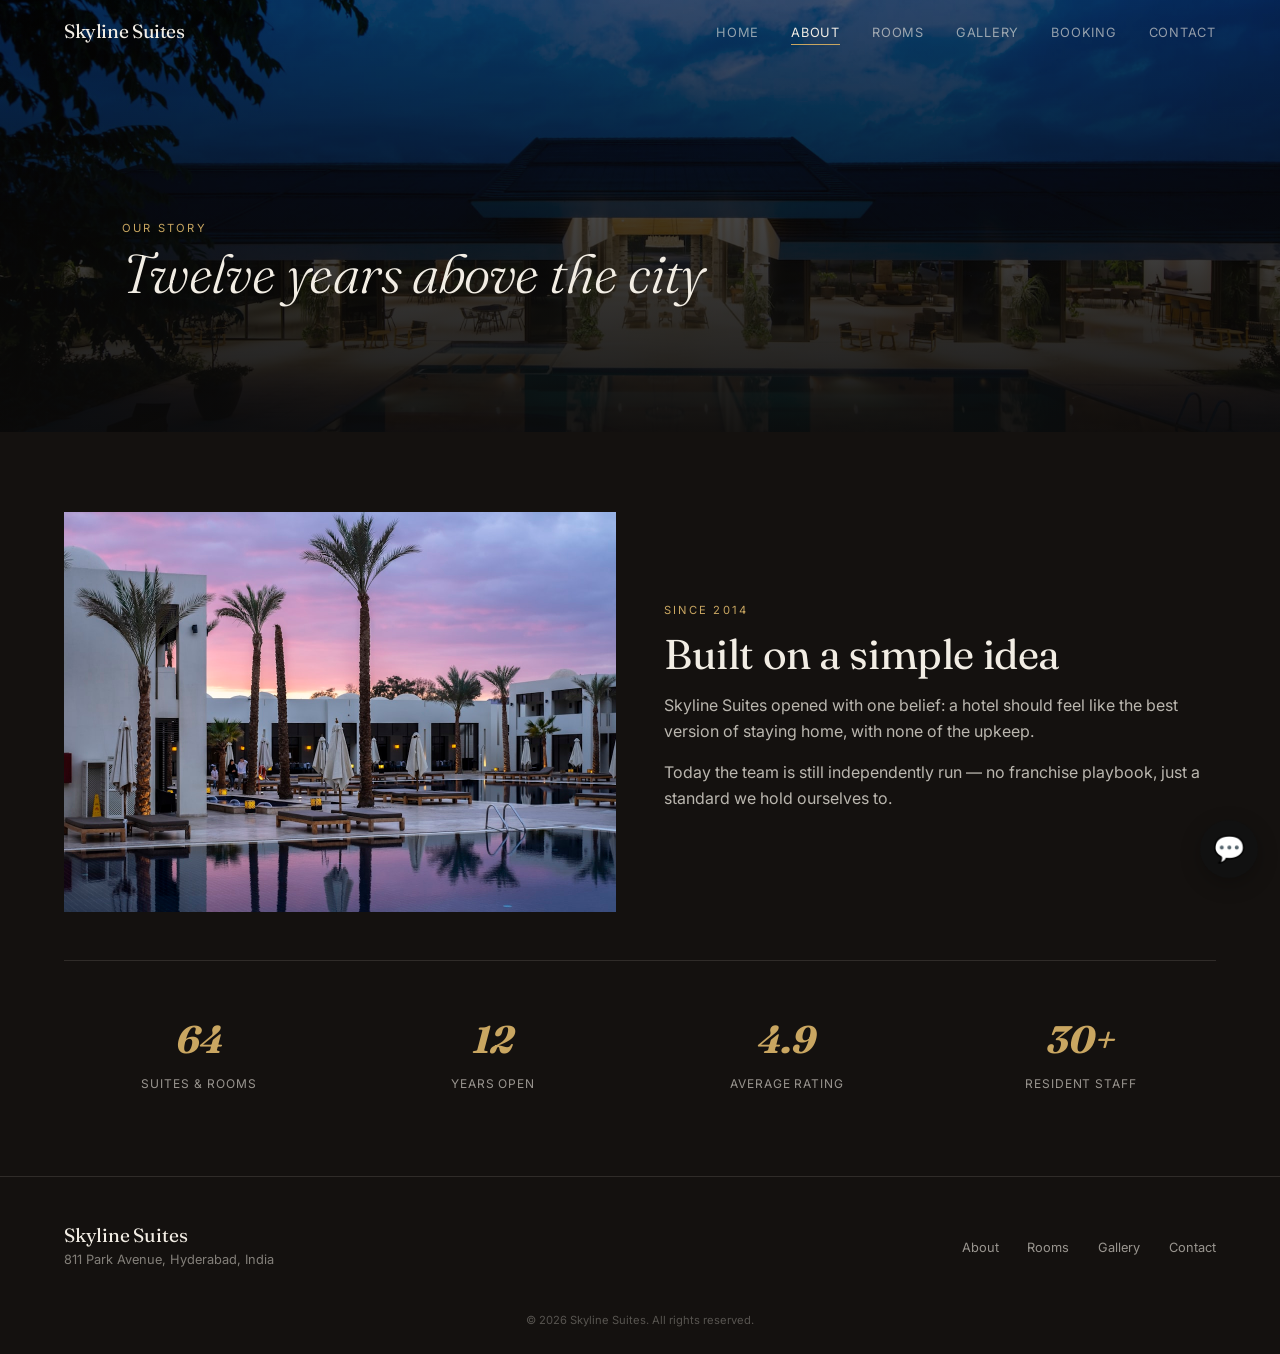
==== about.html @ 2bc97205 "Initial commit" ====
<!DOCTYPE html>
<html lang="en">
<head>
<meta charset="utf-8"/>
<meta content="width=device-width, initial-scale=1.0" name="viewport"/>
<title>About Skyline Suites Luxury Hotel</title>
<link href="style.css" rel="stylesheet"/>
<meta content="Learn about Skyline Suites, our history, luxury hospitality, experienced staff, and commitment to providing memorable stays." name="description"/><meta content="hotel,luxury hotel,skyline suites,rooms,booking" name="keywords"/><meta content="Skyline Suites" name="author"/><meta content="index,follow" name="robots"/><link href="https://yourdomain.com/about.html" rel="canonical"/><link href="images/favicon.png" rel="icon"/><meta content="#111111" name="theme-color"/><meta content="About Skyline Suites Luxury Hotel" property="og:title"/><meta content="Learn about Skyline Suites, our history, luxury hospitality, experienced staff, and commitment to providing memorable stays." property="og:description"/><meta content="website" property="og:type"/><meta content="images/hero-exterior.jpg" property="og:image"/><meta content="summary_large_image" name="twitter:card"/><script type="application/ld+json">{"@context":"https://schema.org","@type":"Hotel","name":"Skyline Suites","url":"https://yourdomain.com"}</script></head>
<body>
<nav>
<h2>Skyline Suites</h2>
<button aria-label="Toggle menu" class="nav-toggle">
<span></span><span></span><span></span>
</button>
<ul>
<li><a href="index.html">Home</a></li>
<li><a class="active" href="about.html">About</a></li>
<li><a href="rooms.html">Rooms</a></li>
<li><a href="gallery.html">Gallery</a></li>
<li><a href="booking.html">Booking</a></li>
<li><a href="contact.html">Contact</a></li>
</ul>
</nav>
<section class="page-hero">
<img alt="Skyline Suites - Hotel lobby" src="images/lobby.jpg"/>
<div class="hero-text">
<span class="eyebrow">Our Story</span>
<h1>Twelve years above the city</h1>
</div>
</section>
<section>
<div class="about-grid">
<img alt="Skyline Suites - Hotel architecture detail" loading="lazy" src="images/architecture.jpg"/>
<div>
<span class="eyebrow">Since 2014</span>
<h2>Built on a simple idea</h2>
<p>Skyline Suites opened with one belief: a hotel should feel like the best version of staying home, with none of the upkeep.</p>
<p>Today the team is still independently run — no franchise playbook, just a standard we hold ourselves to.</p>
</div>
</div>
<div class="stats">
<div class="stat"><strong>64</strong><span>Suites &amp; Rooms</span></div>
<div class="stat"><strong>12</strong><span>Years Open</span></div>
<div class="stat"><strong>4.9</strong><span>Average Rating</span></div>
<div class="stat"><strong>30+</strong><span>Resident Staff</span></div>
</div>
</section>
<footer>
<div class="foot-brand">
<h2>Skyline Suites</h2>
<span>811 Park Avenue, Hyderabad, India</span>
</div>
<div class="foot-links">
<a href="about.html">About</a>
<a href="rooms.html">Rooms</a>
<a href="gallery.html">Gallery</a>
<a href="contact.html">Contact</a>
</div>
<div class="copyright">© 2026 Skyline Suites. All rights reserved.</div>
</footer>
<script src="script.js"></script>
<script src="chatbot.js"></script>
</body>
</html>
---- style.css ----
@import url('https://fonts.googleapis.com/css2?family=Fraunces:ital,opsz,wght@0,9..144,300;0,9..144,400;0,9..144,500;1,9..144,400&family=Inter:wght@300;400;500;600&display=swap');

:root {
  --charcoal: #14110F;
  --warm-black: #0B0A09;
  --ivory: #F2EDE4;
  --gold: #C9A661;
  --line: rgba(242, 237, 228, 0.12);
  --display: 'Fraunces', serif;
  --body: 'Inter', sans-serif;
  --ease: cubic-bezier(0.2, 0.8, 0.3, 1);
}

* { margin: 0; padding: 0; box-sizing: border-box; }
html { scroll-behavior: smooth; }
body {
  background: var(--charcoal);
  color: var(--ivory);
  font-family: var(--body);
  line-height: 1.6;
  overflow-x: hidden;
}
a { color: inherit; text-decoration: none; }
img { display: block; max-width: 100%; }
ul { list-style: none; }
h1, h2, h3 {
  font-family: var(--display);
  font-weight: 400;
  line-height: 1.1;
  letter-spacing: -0.01em;
}

.eyebrow {
  font-size: 0.7rem;
  letter-spacing: 0.2em;
  text-transform: uppercase;
  color: var(--gold);
}

/* ----- navigation ----- */
nav {
  position: fixed;
  top: 0; left: 0; right: 0;
  z-index: 100;
  display: flex;
  align-items: center;
  justify-content: space-between;
  padding: 1.2rem 5%;
  background: transparent;
  transition: background 0.4s var(--ease), backdrop-filter 0.4s;
}
nav.scrolled {
  background: rgba(11, 10, 9, 0.7);
  backdrop-filter: blur(12px);
  border-bottom: 1px solid var(--line);
}
nav h2 {
  font-size: 1.2rem;
  font-weight: 400;
  letter-spacing: -0.02em;
}
nav ul {
  display: flex;
  gap: 2rem;
}
nav ul li a {
  font-size: 0.8rem;
  text-transform: uppercase;
  letter-spacing: 0.06em;
  opacity: 0.6;
  padding-bottom: 4px;
  border-bottom: 1px solid transparent;
  transition: opacity 0.3s, border-color 0.3s;
}
nav ul li a:hover,
nav ul li a.active {
  opacity: 1;
  border-bottom-color: var(--gold);
}
.nav-toggle {
  display: none;
  flex-direction: column;
  gap: 5px;
  background: none;
  border: 0;
  cursor: pointer;
}
.nav-toggle span {
  width: 24px;
  height: 1.5px;
  background: var(--ivory);
}

/* ----- buttons ----- */
.btn {
  display: inline-block;
  border: 1px solid var(--gold);
  color: var(--ivory);
  background: transparent;
  padding: 0.8rem 2rem;
  font-size: 0.65rem;
  text-transform: uppercase;
  letter-spacing: 0.08em;
  cursor: pointer;
  transition: background 0.3s, color 0.3s;
}
.btn:hover {
  background: var(--gold);
  color: var(--warm-black);
}
.btn.solid {
  background: var(--gold);
  color: var(--warm-black);
  border-color: var(--gold);
}
.btn.solid:hover {
  background: var(--ivory);
  border-color: var(--ivory);
}

/* ----- home hero ----- */
.home-hero {
  position: relative;
  height: 100vh;
  min-height: 500px;
  display: flex;
  align-items: flex-end;
  overflow: hidden;
}
.home-hero img {
  position: absolute;
  inset: 0;
  width: 100%;
  height: 100%;
  object-fit: cover;
  filter: brightness(0.6) saturate(0.9);
}
.home-hero::after {
  content: '';
  position: absolute;
  inset: 0;
  background: linear-gradient(0deg, rgba(11,10,9,0.9) 20%, rgba(11,10,9,0.2) 80%);
}
.home-hero .hero-text {
  position: relative;
  z-index: 2;
  padding: 0 5% 6rem;
  max-width: 800px;
}
.home-hero h1 {
  font-size: clamp(2.4rem, 8vw, 4.8rem);
  font-style: italic;
  font-weight: 300;
  margin: 0.4rem 0 1rem;
}
.home-hero p {
  font-size: 0.9rem;
  letter-spacing: 0.12em;
  text-transform: uppercase;
  opacity: 0.7;
  margin-bottom: 2rem;
}
.scroll-cue {
  position: absolute;
  right: 5%;
  bottom: 2.4rem;
  z-index: 2;
  display: flex;
  align-items: center;
  gap: 0.8rem;
  font-size: 0.65rem;
  letter-spacing: 0.2em;
  text-transform: uppercase;
  opacity: 0.5;
}
.scroll-cue .line {
  width: 1px;
  height: 32px;
  background: var(--gold);
}

/* ----- page hero (inner) ----- */
.page-hero {
  position: relative;
  height: 48vh;
  min-height: 280px;
  display: flex;
  align-items: flex-end;
  overflow: hidden;
}
.page-hero img {
  position: absolute;
  inset: 0;
  width: 100%;
  height: 100%;
  object-fit: cover;
  filter: brightness(0.55) saturate(0.9);
}
.page-hero::after {
  content: '';
  position: absolute;
  inset: 0;
  background: linear-gradient(0deg, rgba(11,10,9,0.9), rgba(11,10,9,0.2));
}
.page-hero .hero-text {
  position: relative;
  z-index: 2;
  padding: 0 5% 3rem;
  max-width: 700px;
}
.page-hero h1 {
  font-size: clamp(2.2rem, 5vw, 3.4rem);
  font-style: italic;
  font-weight: 300;
  margin-top: 0.3rem;
}

/* ----- sections ----- */
section {
  padding: 5rem 5%;
}

/* ----- features ----- */
.features {
  display: grid;
  grid-template-columns: repeat(3, 1fr);
  gap: 1px;
  background: var(--line);
  border-top: 1px solid var(--line);
  border-bottom: 1px solid var(--line);
}
.card {
  background: var(--charcoal);
  padding: 2.8rem 2rem;
  transition: background 0.3s;
}
.card:hover { background: #1b1713; }
.card .num {
  font-family: var(--display);
  font-style: italic;
  color: var(--gold);
  font-size: 1.2rem;
}
.card h3 {
  font-size: 1.3rem;
  margin: 0.8rem 0 0.4rem;
}
.card p {
  color: rgba(242, 237, 228, 0.7);
  font-size: 0.9rem;
}

/* ----- about grid ----- */
.about-grid {
  display: grid;
  grid-template-columns: 1fr 1fr;
  gap: 3rem;
  align-items: center;
}
.about-grid img {
  width: 100%;
  height: 400px;
  object-fit: cover;
}
.about-grid h2 {
  font-size: clamp(1.8rem, 3.5vw, 2.6rem);
  margin: 0.6rem 0 1rem;
}
.about-grid p {
  color: rgba(242, 237, 228, 0.75);
  margin-bottom: 1rem;
}

/* ----- stats ----- */
.stats {
  display: grid;
  grid-template-columns: repeat(4, 1fr);
  gap: 1.5rem;
  text-align: center;
  margin-top: 3rem;
  padding-top: 3rem;
  border-top: 1px solid var(--line);
}
.stats strong {
  display: block;
  font-family: var(--display);
  font-style: italic;
  font-size: 2.4rem;
  color: var(--gold);
}
.stats span {
  font-size: 0.75rem;
  text-transform: uppercase;
  letter-spacing: 0.08em;
  color: rgba(242, 237, 228, 0.6);
}

/* ----- rooms grid ----- */
.rooms-grid {
  display: grid;
  grid-template-columns: repeat(2, 1fr);
  gap: 1.5rem;
}
.room-card {
  position: relative;
  overflow: hidden;
  height: 380px;
}
.room-card img {
  width: 100%;
  height: 100%;
  object-fit: cover;
  transition: transform 0.6s var(--ease), filter 0.6s;
}
.room-card:hover img {
  transform: scale(1.04);
  filter: brightness(0.6);
}
.room-card .room-info {
  position: absolute;
  bottom: 0;
  left: 0;
  right: 0;
  padding: 1.8rem;
  background: linear-gradient(0deg, rgba(11,10,9,0.95), transparent);
}
.room-card h3 {
  font-size: 1.4rem;
}
.room-card .price {
  margin-top: 0.4rem;
  font-size: 0.85rem;
  color: rgba(242, 237, 228, 0.7);
}
.room-card .price strong {
  color: var(--gold);
  font-family: var(--display);
  font-style: italic;
}

/* ----- gallery ----- */
.gallery-grid {
  display: grid;
  grid-template-columns: repeat(4, 1fr);
  grid-auto-rows: 200px;
  gap: 10px;
}
.gallery-grid .g-item:nth-child(3n+1) {
  grid-row: span 2;
}
.gallery-grid img {
  width: 100%;
  height: 100%;
  object-fit: cover;
  transition: transform 0.5s var(--ease);
}
.gallery-grid .g-item:hover img {
  transform: scale(1.06);
}

/* ----- booking ----- */
.booking-wrap {
  display: grid;
  grid-template-columns: 1.2fr 0.8fr;
  gap: 3rem;
  align-items: start;
}
form {
  display: flex;
  flex-direction: column;
  gap: 1.2rem;
}
.form-row {
  display: grid;
  grid-template-columns: 1fr 1fr;
  gap: 1.2rem;
}
label {
  display: block;
  font-size: 0.7rem;
  letter-spacing: 0.1em;
  text-transform: uppercase;
  color: var(--gold);
  margin-bottom: 0.4rem;
}
input, select, textarea {
  width: 100%;
  background: transparent;
  border: none;
  border-bottom: 1px solid var(--line);
  color: var(--ivory);
  font-family: inherit;
  font-size: 0.95rem;
  padding: 0.5rem 0;
  transition: border-color 0.3s;
}
input:focus, select:focus, textarea:focus {
  outline: none;
  border-bottom-color: var(--gold);
}
select option { background: var(--charcoal); }
textarea { resize: vertical; min-height: 80px; }
.confirm-msg {
  margin-top: 0.8rem;
  font-size: 0.85rem;
  color: var(--gold);
  opacity: 0;
  transition: opacity 0.3s;
}
.confirm-msg.show { opacity: 1; }

.booking-aside {
  border: 1px solid var(--line);
  padding: 2rem;
}
.booking-aside img {
  width: 100%;
  height: 200px;
  object-fit: cover;
  margin-bottom: 1.2rem;
}
.booking-aside ul {
  display: flex;
  flex-direction: column;
  gap: 0.6rem;
  margin-top: 1rem;
}
.booking-aside li {
  display: flex;
  justify-content: space-between;
  font-size: 0.85rem;
  border-bottom: 1px dashed var(--line);
  padding-bottom: 0.5rem;
  color: rgba(242, 237, 228, 0.8);
}

/* ----- contact ----- */
.contact-grid {
  display: grid;
  grid-template-columns: 0.9fr 1.1fr;
  gap: 3rem;
}
.contact-info .item {
  margin-bottom: 1.8rem;
}
.contact-info .item p {
  color: rgba(242, 237, 228, 0.8);
  font-size: 0.95rem;
  margin-top: 0.2rem;
}
.map-box {
  min-height: 280px;
  border: 1px solid var(--line);
  background: #1b1713;
  display: flex;
  align-items: center;
  justify-content: center;
  font-family: var(--display);
  font-style: italic;
  color: var(--gold);
  text-align: center;
  padding: 2rem;
}

/* ----- footer ----- */
footer {
  border-top: 1px solid var(--line);
  padding: 3rem 5% 1.5rem;
  display: flex;
  flex-wrap: wrap;
  align-items: center;
  justify-content: space-between;
  gap: 1.5rem;
}
footer .foot-brand h2 {
  font-size: 1.2rem;
  font-weight: 400;
}
footer .foot-brand span {
  font-size: 0.8rem;
  color: rgba(242, 237, 228, 0.5);
}
footer .foot-links {
  display: flex;
  gap: 1.8rem;
  font-size: 0.8rem;
}
footer .foot-links a {
  opacity: 0.6;
  transition: opacity 0.3s, color 0.3s;
}
footer .foot-links a:hover {
  opacity: 1;
  color: var(--gold);
}
footer .copyright {
  width: 100%;
  text-align: center;
  font-size: 0.7rem;
  color: rgba(242, 237, 228, 0.3);
  margin-top: 1rem;
}

/* ----- responsive ----- */
@media (max-width: 900px) {
  .features { grid-template-columns: 1fr; }
  .about-grid { grid-template-columns: 1fr; }
  .about-grid img { height: 280px; }
  .stats { grid-template-columns: repeat(2, 1fr); }
  .rooms-grid { grid-template-columns: 1fr; }
  .gallery-grid { grid-template-columns: repeat(2, 1fr); }
  .booking-wrap { grid-template-columns: 1fr; }
  .contact-grid { grid-template-columns: 1fr; }
}
@media (max-width: 640px) {
  nav ul {
    position: fixed;
    top: 0; right: 0;
    height: 100vh;
    width: 70%;
    flex-direction: column;
    justify-content: center;
    gap: 2rem;
    background: var(--warm-black);
    transform: translateX(100%);
    transition: transform 0.4s var(--ease);
    padding: 2rem;
  }
  nav ul.open { transform: translateX(0); }
  .nav-toggle { display: flex; }
  .form-row { grid-template-columns: 1fr; }
  .gallery-grid { grid-auto-rows: 140px; }
  .gallery-grid .g-item:nth-child(3n+1) { grid-row: span 1; }
}
.sk-chat-btn {
  position: fixed;
  bottom: 22px;
  right: 22px;
  z-index: 9999;
  width: 58px;
  height: 58px;
  border-radius: 50%;
  background: #111111;
  color: #fff;
  border: none;
  display: flex;
  align-items: center;
  justify-content: center;
  cursor: pointer;
  box-shadow: 0 6px 20px rgba(0, 0, 0, 0.25);
  font-size: 26px;
  transition: transform 0.2s ease;
}

.sk-chat-btn:hover {
  transform: scale(1.06);
}

.sk-chat-window {
  position: fixed;
  bottom: 92px;
  right: 22px;
  z-index: 9999;
  width: 340px;
  max-width: calc(100vw - 32px);
  height: 460px;
  max-height: calc(100vh - 140px);
  background: #fff;
  border-radius: 16px;
  overflow: hidden;
  box-shadow: 0 12px 40px rgba(0, 0, 0, 0.25);
  display: none;
  flex-direction: column;
  font-family: inherit;
  border: 1px solid rgba(0, 0, 0, 0.08);
}

.sk-chat-window.open {
  display: flex;
}

.sk-chat-header {
  background: #111111;
  color: #fff;
  padding: 14px 16px;
  display: flex;
  align-items: center;
  justify-content: space-between;
}

.sk-chat-header h3 {
  margin: 0;
  font-size: 15px;
}

.sk-chat-header span {
  font-size: 12px;
  opacity: 0.7;
}

.sk-chat-close {
  background: none;
  border: none;
  color: #fff;
  font-size: 20px;
  cursor: pointer;
  line-height: 1;
  padding: 4px;
}

.sk-chat-body {
  flex: 1;
  overflow-y: auto;
  padding: 14px;
  display: flex;
  flex-direction: column;
  gap: 10px;
  background: #fafafa;
}

.sk-msg {
  max-width: 82%;
  padding: 9px 12px;
  border-radius: 12px;
  font-size: 13.5px;
  line-height: 1.45;
}

.sk-msg a {
  color: inherit;
  text-decoration: underline;
}

.sk-msg.bot {
  background: #eeeeee;
  color: #111;
  align-self: flex-start;
  border-bottom-left-radius: 4px;
}

.sk-msg.user {
  background: #111111;
  color: #fff;
  align-self: flex-end;
  border-bottom-right-radius: 4px;
}

.sk-quick-replies {
  display: flex;
  flex-wrap: wrap;
  gap: 6px;
  padding: 0 14px 10px;
  background: #fafafa;
}

.sk-quick-btn {
  background: #fff;
  border: 1px solid #ddd;
  border-radius: 999px;
  padding: 6px 10px;
  font-size: 12px;
  cursor: pointer;
  color: #111;
}

.sk-quick-btn:hover {
  background: #f0f0f0;
}

.sk-chat-input-row {
  display: flex;
  gap: 8px;
  padding: 10px;
  border-top: 1px solid #eee;
  background: #fff;
}

.sk-chat-input {
  flex: 1;
  border: 1px solid #ddd;
  border-radius: 999px;
  padding: 9px 14px;
  font-size: 13.5px;
  outline: none;
}

.sk-chat-input:focus {
  border-color: #111;
}

.sk-chat-send {
  background: #111;
  color: #fff;
  border: none;
  border-radius: 50%;
  width: 38px;
  height: 38px;
  cursor: pointer;
  font-size: 16px;
  display: flex;
  align-items: center;
  justify-content: center;
  flex-shrink: 0;
}

.sk-chat-send:hover {
  opacity: 0.85;
}

@media (max-width: 420px) {
  .sk-chat-window {
    right: 16px;
    left: 16px;
    width: auto;
  }
  .sk-chat-btn {
    right: 16px;
  }
}
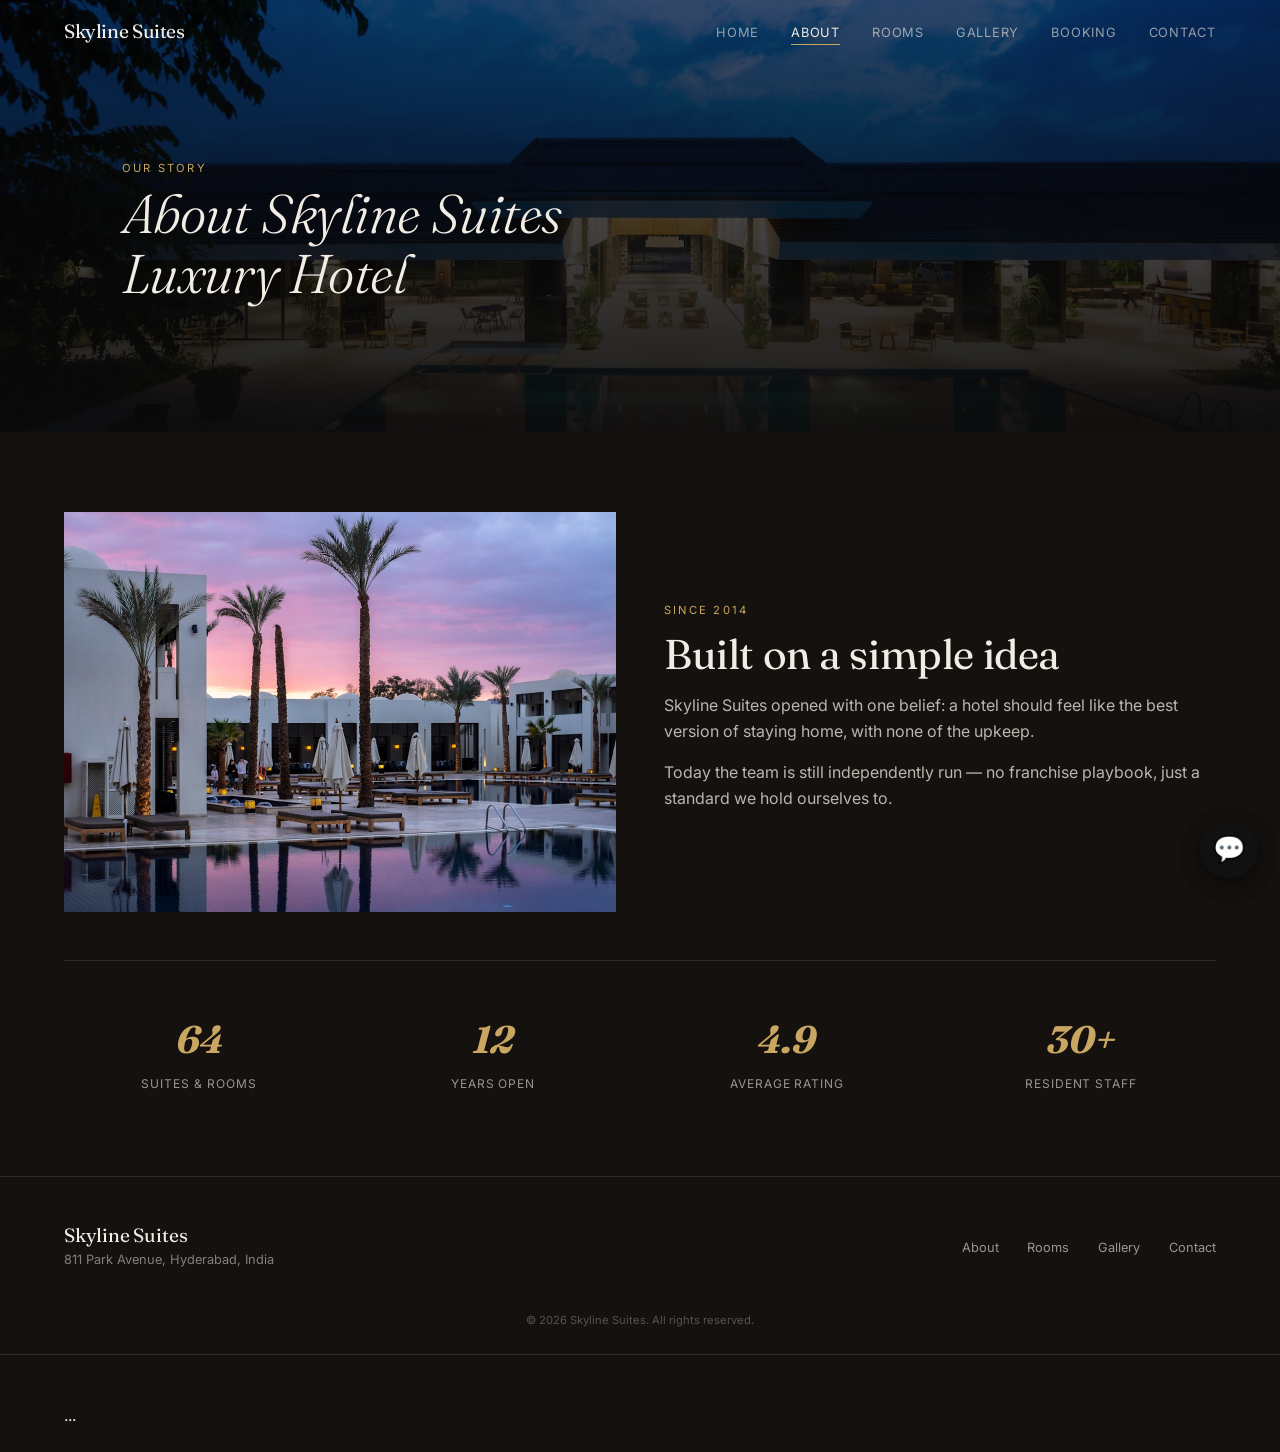
==== commit f69c5769: "Added Tawk.to live chat" ====
--- a/about.html
+++ b/about.html
@@ -25,7 +25,7 @@
 <img alt="Skyline Suites - Hotel lobby" src="images/lobby.jpg"/>
 <div class="hero-text">
 <span class="eyebrow">Our Story</span>
-<h1>Twelve years above the city</h1>
+<h1><h1>About Skyline Suites Luxury Hotel</h1></h1>
 </div>
 </section>
 <section>
@@ -58,7 +58,28 @@
 </div>
 <div class="copyright">© 2026 Skyline Suites. All rights reserved.</div>
 </footer>
+<script src="script.js" defer></script>
+<script src="chatbot.js" defer></script>
+<footer>
+    ...
+</footer>
+
 <script src="script.js"></script>
 <script src="chatbot.js"></script>
+
+<!--Start of Tawk.to Script-->
+<script type="text/javascript">
+var Tawk_API=Tawk_API||{}, Tawk_LoadStart=new Date();
+(function(){
+var s1=document.createElement("script"),s0=document.getElementsByTagName("script")[0];
+s1.async=true;
+s1.src='https://embed.tawk.to/6a4629c9b20d4a1d48e7c7fe/1jsh16fns';
+s1.charset='UTF-8';
+s1.setAttribute('crossorigin','*');
+s0.parentNode.insertBefore(s1,s0);
+})();
+</script>
+<!--End of Tawk.to Script-->
+
 </body>
 </html>
